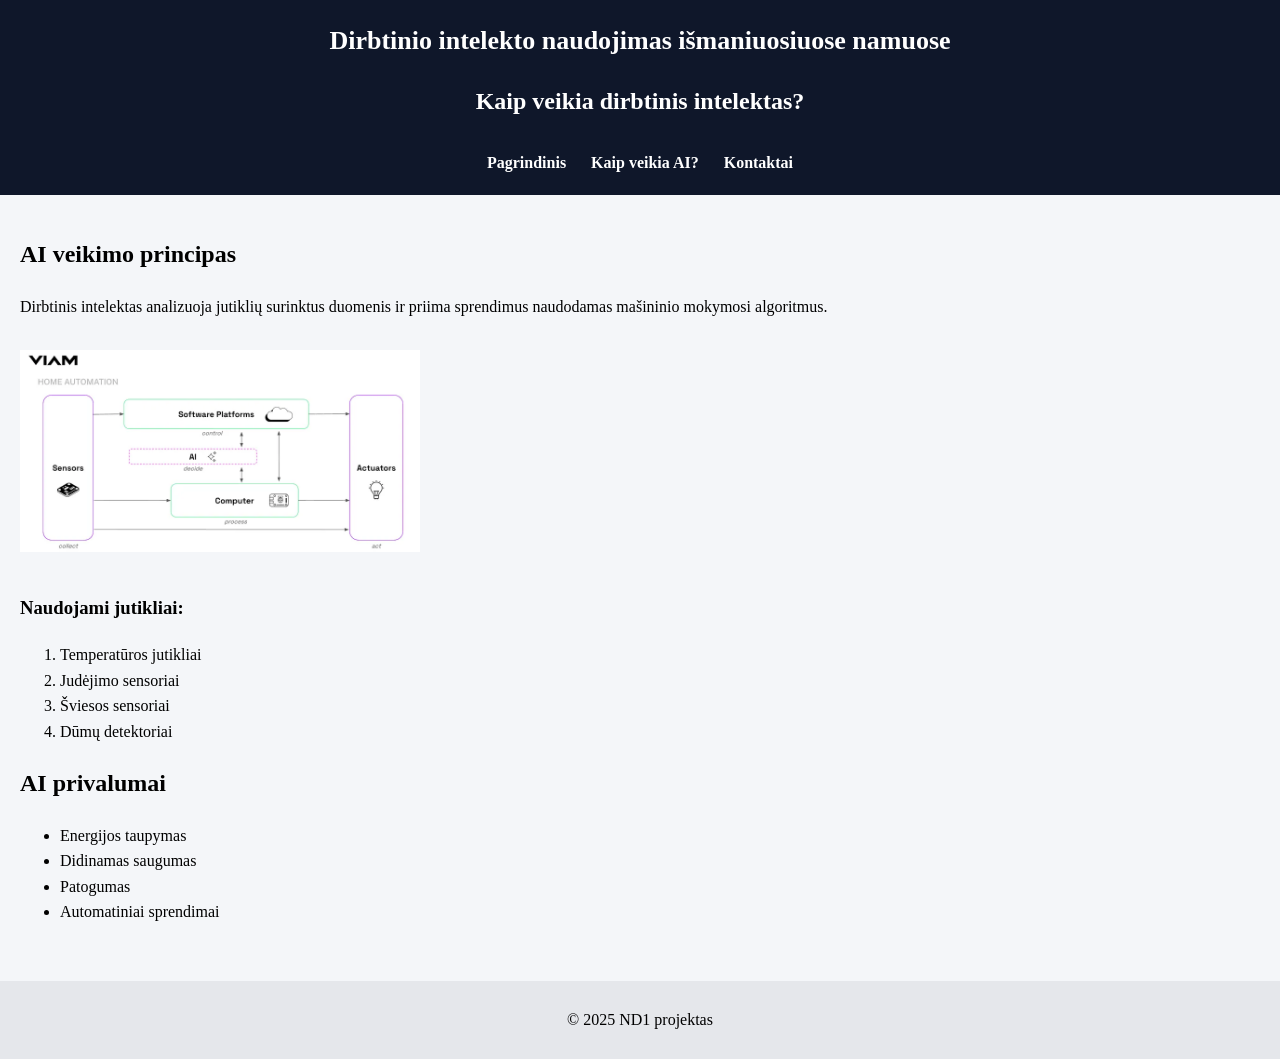
==== apie.html @ 7b3bb09f "Add files via upload" ====
<!DOCTYPE html>
<html lang="lt">
<head>
    <meta charset="UTF-8">
    <meta name="description" content="Kaip dirbtinis intelektas veikia išmaniuosiuose namuose">
    <meta name="keywords" content="AI veikimas, jutikliai, automatizacija">
    <meta name="author" content="Vardas Pavardė">
    <meta name="viewport" content="width=device-width, initial-scale=1.0">

    <title>AI išmaniuosiuose namuose | Kaip veikia AI?</title>

    <link rel="stylesheet" href="css/style.css">
</head>

<body>

<header class="site-header">
    <div class="site-title">
        <h1>Dirbtinio intelekto naudojimas išmaniuosiuose namuose</h1>
    </div>
    <h2>Kaip veikia dirbtinis intelektas?</h2>
    <nav>
        <ul class="navbar">
            <li><a href="index.html">Pagrindinis</a></li>
            <li><a href="apie.html">Kaip veikia AI?</a></li>
            <li><a href="kontaktai.html">Kontaktai</a></li>
        </ul>
    </nav>
</header>

<main>

<section>
    <h2>AI veikimo principas</h2>
    <p>
        Dirbtinis intelektas analizuoja jutiklių surinktus duomenis ir priima sprendimus 
        naudodamas mašininio mokymosi algoritmus.
    </p>

    <img src="images/diagram.jpg" alt="Dirbtinio intelekto veikimo schema išmaniuosiuose namuose" class="main-img">

    <h3>Naudojami jutikliai:</h3>
    <ol>
        <li>Temperatūros jutikliai</li>
        <li>Judėjimo sensoriai</li>
        <li>Šviesos sensoriai</li>
        <li>Dūmų detektoriai</li>
    </ol>
</section>

<section>
    <h2>AI privalumai</h2>
    <ul>
        <li>Energijos taupymas</li>
        <li>Didinamas saugumas</li>
        <li>Patogumas</li>
        <li>Automatiniai sprendimai</li>
    </ul>
</section>

</main>

<footer>
    <p>&copy; 2025 ND1 projektas</p>
</footer>

</body>
</html>
---- css/style.css ----
body {
    font-family: "Times New Roman", serif;
    margin: 0;
    background-color: #f4f6f9;
    line-height: 1.6;
}

.site-header {
    background-color: #0f172a;
    color: white;
    padding: 20px 0;
    text-align: center;
}

.site-title h1 {
    margin: 0;
    font-size: 26px;
}

.navbar {
    list-style: none;
    display: flex;
    justify-content: center;
    gap: 25px;
    padding: 10px 0 0 0;
    margin: 0;
}

.navbar a {
    color: white;
    text-decoration: none;
    font-weight: bold;
}

.navbar a:hover {
    text-decoration: underline;
}

main {
    padding: 20px;
}

.main-img {
    width: 400px;
    margin: 15px 0;
}

table {
    border-collapse: collapse;
    width: 70%;
    margin-top: 15px;
}

th, td {
    border: 1px solid black;
    padding: 8px;
    text-align: center;
}

th {
    background-color: #dbeafe;
}

form {
    display: flex;
    flex-direction: column;
    width: 300px;
}

input, select, textarea {
    margin-bottom: 10px;
    padding: 6px;
}

button {
    background-color: #1e3a8a;
    color: white;
    padding: 8px;
    border: none;
    cursor: pointer;
}

button:hover {
    background-color: #2563eb;
}

footer {
    text-align: center;
    padding: 10px;
    background-color: #e5e7eb;
    margin-top: 20px;
}
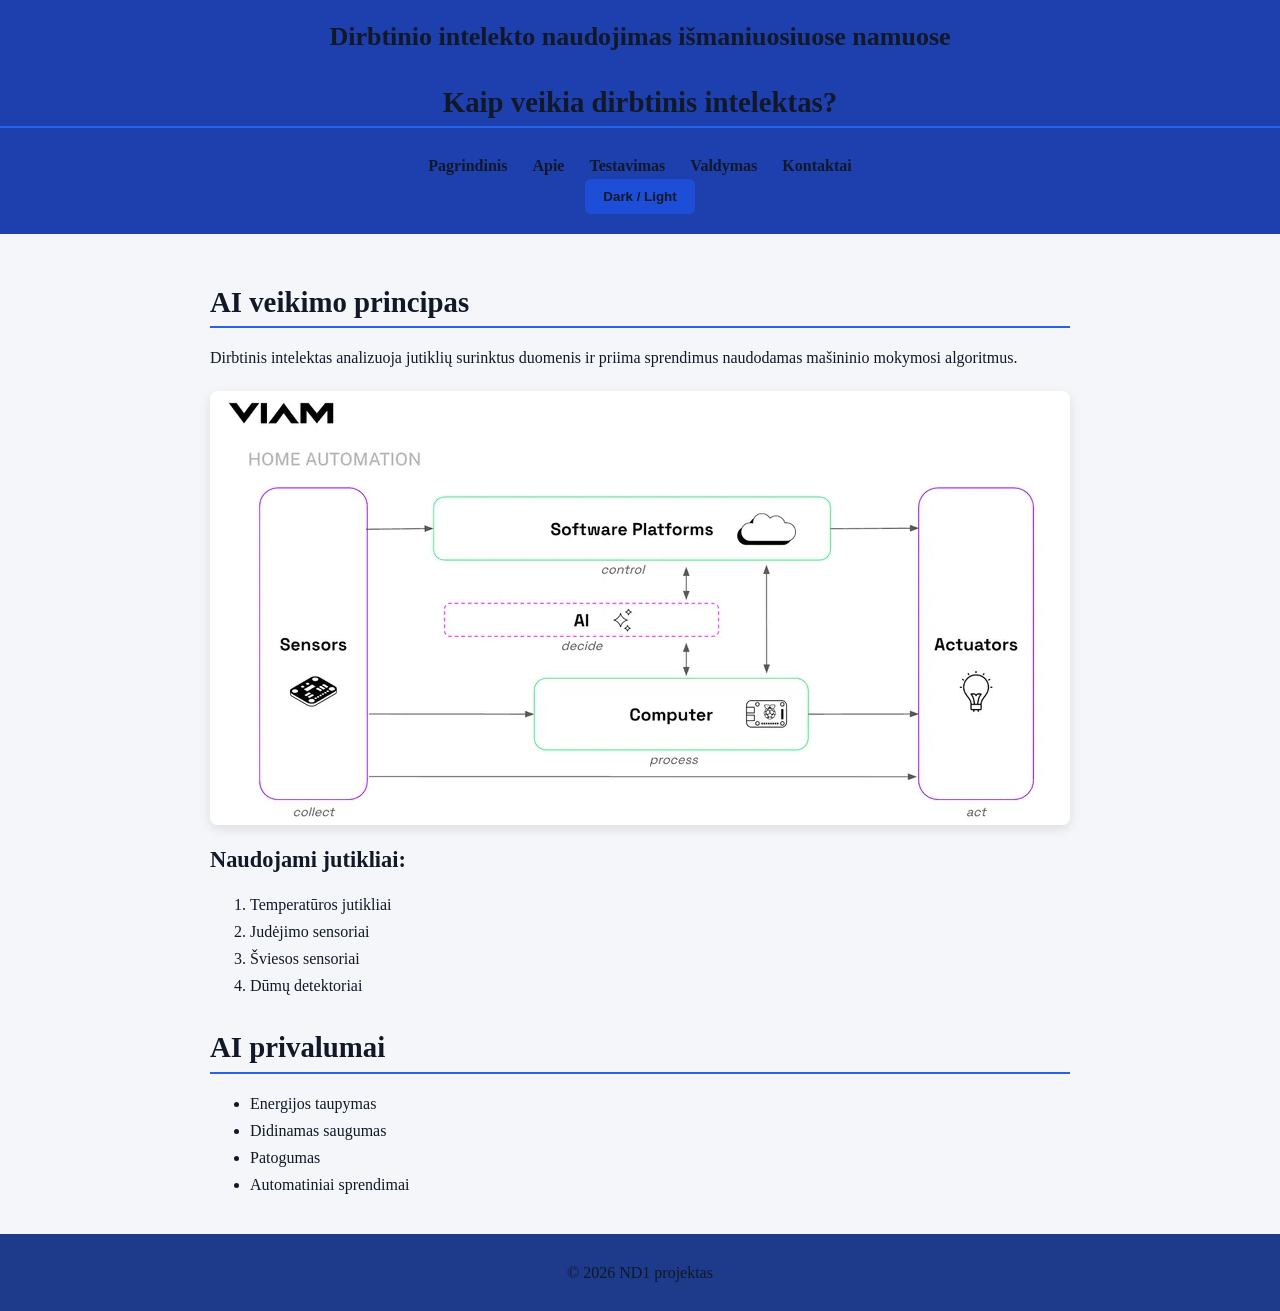
==== commit 672bff4e: "Add files via upload" ====
--- a/apie.html
+++ b/apie.html
@@ -4,28 +4,39 @@
     <meta charset="UTF-8">
     <meta name="description" content="Kaip dirbtinis intelektas veikia išmaniuosiuose namuose">
     <meta name="keywords" content="AI veikimas, jutikliai, automatizacija">
-    <meta name="author" content="Vardas Pavardė">
+    <meta name="author" content="Dominykas Juodvalkis">
     <meta name="viewport" content="width=device-width, initial-scale=1.0">
 
     <title>AI išmaniuosiuose namuose | Kaip veikia AI?</title>
 
+    <link rel="stylesheet" href="css/variables.css">
     <link rel="stylesheet" href="css/style.css">
+    <link rel="stylesheet" href="css/components.css">
+    <link rel="stylesheet" href="css/layout.css">
 </head>
 
-<body>
+<body class="with-transition">
 
 <header class="site-header">
     <div class="site-title">
         <h1>Dirbtinio intelekto naudojimas išmaniuosiuose namuose</h1>
     </div>
     <h2>Kaip veikia dirbtinis intelektas?</h2>
+
+    <!-- Navigacija -->
     <nav>
         <ul class="navbar">
             <li><a href="index.html">Pagrindinis</a></li>
-            <li><a href="apie.html">Kaip veikia AI?</a></li>
+            <li><a href="apie.html">Apie</a></li>
+            <li><a href="test.html">Testavimas</a></li>
+            <li><a href="valdymas.html">Valdymas</a></li>
             <li><a href="kontaktai.html">Kontaktai</a></li>
         </ul>
     </nav>
+    
+    <div class="theme-toggle">
+        <button onclick="toggleTheme()">Dark / Light</button>
+    </div>
 </header>
 
 <main>
@@ -61,8 +72,9 @@
 </main>
 
 <footer>
-    <p>&copy; 2025 ND1 projektas</p>
+    <p>&copy; 2026 ND1 projektas</p>
 </footer>
 
+<script src="js/script.js"></script>
 </body>
 </html>
--- a/css/variables.css
+++ b/css/variables.css
@@ -0,0 +1,30 @@
+/* ===========================
+   CSS KINTAMIEJI (variables)
+   =========================== */
+
+:root {
+    --main-bg: #f4f6f9;
+    --main-color: #111827;
+    --primary: #1d4ed8;
+    --secondary: #2563eb;
+    --card-bg: #ffffff;
+    --header-bg: #1e40af;
+    --footer-bg: #1e3a8a;
+    
+    --font-family: "Times New Roman", serif;
+    --transition: 0.3s;
+}
+
+/* Dark tema */
+.dark-mode {
+    --main-bg: #0f172a;
+    --main-color: #f4f6f9;
+    --primary: #1d4ed8;
+    --secondary: #3b82f6;
+    --card-bg: #1e293b;
+    --header-bg: #1e293b;
+    --footer-bg: #1e293b;
+
+    --font-family: "Times New Roman", serif;
+    --transition: 0.3s;
+}
--- a/css/style.css
+++ b/css/style.css
@@ -1,18 +1,32 @@
+/* ===========================
+   BENDRI STILIAI
+   =========================== */
+
 body {
-    font-family: "Times New Roman", serif;
+    font-family: var(--font-family);
+    background-color: var(--main-bg);
+    color: var(--main-color);
+    min-height: 100vh;
+    display: flex;
+    flex-direction: column;
+    line-height: 1.6;
     margin: 0;
-    background-color: #f4f6f9;
-    line-height: 1.6;
+}
+
+body.with-transition {
+    transition: background-color var(--transition), color var(--transition);
 }
 
 .site-header {
-    background-color: #0f172a;
-    color: white;
+    background-color: var(--header-bg);
+    color: var(--main-color);
     padding: 20px 0;
     text-align: center;
+    position: relative;
+    transition: background-color var(--transition), color var(--transition);
 }
 
-.site-title h1 {
+.site-header h1 {
     margin: 0;
     font-size: 26px;
 }
@@ -27,7 +41,7 @@
 }
 
 .navbar a {
-    color: white;
+    color: var(--main-color);
     text-decoration: none;
     font-weight: bold;
 }
@@ -37,56 +51,21 @@
 }
 
 main {
-    padding: 20px;
-}
-
-.main-img {
-    width: 400px;
-    margin: 15px 0;
-}
-
-table {
-    border-collapse: collapse;
-    width: 70%;
-    margin-top: 15px;
-}
-
-th, td {
-    border: 1px solid black;
-    padding: 8px;
-    text-align: center;
-}
-
-th {
-    background-color: #dbeafe;
-}
-
-form {
-    display: flex;
-    flex-direction: column;
-    width: 300px;
-}
-
-input, select, textarea {
-    margin-bottom: 10px;
-    padding: 6px;
-}
-
-button {
-    background-color: #1e3a8a;
-    color: white;
-    padding: 8px;
-    border: none;
-    cursor: pointer;
-}
-
-button:hover {
-    background-color: #2563eb;
+    flex: 1;
+    margin: 20px;
+    max-width: 900px;
+    margin: 20px auto;
+    padding: 0 15px;
+    line-height: 1.7;
 }
 
 footer {
+    padding: 10px;
+    background-color: var(--footer-bg);
+    color: var(--main-color);
+    transition: background-color var(--transition), color var(--transition);
+}
+
+footer p{
     text-align: center;
-    padding: 10px;
-    background-color: #e5e7eb;
-    margin-top: 20px;
 }
--- a/css/components.css
+++ b/css/components.css
@@ -0,0 +1,138 @@
+/* ===========================
+   MYGTUKAI
+   =========================== */
+button {
+    background-color: var(--primary);
+    color: var(--main-color);
+    border: none;
+    padding: 10px 18px;
+    cursor: pointer;
+    border-radius: 6px;
+    font-weight: bold;
+    transition: background-color var(--transition), transform var(--transition), box-shadow var(--transition);
+}
+
+button:hover {
+    background-color: var(--secondary);
+    transform: translateY(-2px);
+    box-shadow: 0 4px 12px rgba(0,0,0,0.15);
+}
+
+/* ===========================
+   KORTELĖS / BOX
+   =========================== */
+.card, .box {
+    background-color: var(--card-bg);
+    color: var(--main-color);
+    padding: 18px;
+    border-radius: 12px;
+    text-align: left;
+    box-shadow: 0 4px 15px rgba(0,0,0,0.1);
+    transition: transform var(--transition), box-shadow var(--transition);
+}
+
+.card:hover, .box:hover {
+    transform: translateY(-4px);
+    box-shadow: 0 6px 20px rgba(0,0,0,0.15);
+}
+
+/* ===========================
+   FORMOS
+   =========================== */
+form {
+    display: flex;
+    flex-direction: column;
+    width: 300px;
+}
+
+input, select, textarea {
+    margin-bottom: 10px;
+    padding: 8px;
+    border-radius: 5px;
+    border: 1px solid #ccc;
+}
+
+textarea {
+    resize: vertical;
+}
+
+/* ===========================
+   LENTELĖS
+   =========================== */
+table {
+    width: 100%;
+    max-width: 700px;
+    margin: 20px auto;
+    border-collapse: collapse;
+    box-shadow: 0 4px 10px rgba(0,0,0,0.05);
+}
+
+th, td {
+    border: 1px solid #ccc;
+    padding: 10px 12px;
+    text-align: center;
+}
+
+th {
+    background-color: var(--secondary);
+    color: white;
+    font-weight: bold;
+}
+
+/* ===========================
+   Antrštės
+   =========================== */
+h1, h2, h3 {
+    color: var(--main-color);
+    margin-bottom: 15px;
+    line-height: 1.3;
+}
+
+h1 {
+    font-size: 2.2rem;
+    text-align: center;
+}
+
+h2 {
+    font-size: 1.8rem;
+    border-bottom: 2px solid var(--secondary);
+    padding-bottom: 5px;
+    margin-top: 30px;
+}
+
+h3 {
+    font-size: 1.4rem;
+    margin-top: 20px;
+}
+
+/* ===========================
+   Tekstas
+   =========================== */
+p {
+    margin-bottom: 15px;
+    text-align: justify;
+    text-justify: inter-word;
+    color: var(--main-color);
+}
+
+/* ===========================
+   Paveikslėliai
+   =========================== */
+img.main-img {
+    display: block;
+    margin: 20px auto;
+    max-width: 100%;
+    border-radius: 8px;
+    box-shadow: 0 4px 12px rgba(0,0,0,0.1);
+}
+
+/* ===========================
+   Vaizdai
+   =========================== */
+iframe {
+    display: block;
+    margin: 20px auto;
+    max-width: 100%;
+    border-radius: 8px;
+    box-shadow: 0 4px 12px rgba(0,0,0,0.1);
+}
--- a/css/layout.css
+++ b/css/layout.css
@@ -0,0 +1,40 @@
+/* ===========================
+   GRID (test.html)
+   =========================== */
+.grid-container {
+    display: grid;
+    grid-template-columns: repeat(3, 1fr);
+    gap: 20px;
+    padding: 20px;
+}
+
+/* FLEX (valdymas.html) */
+.flex-container {
+    display: flex;
+    justify-content: space-around;
+    gap: 20px;
+    padding: 20px;
+}
+
+/* RESPONSIVE DESIGN */
+
+/* Tablet */
+@media (max-width: 768px) {
+    .grid-container {
+        grid-template-columns: repeat(2, 1fr);
+    }
+    .flex-container {
+        flex-direction: column;
+        align-items: center;
+    }
+}
+
+/* Mobile */
+@media (max-width: 480px) {
+    .grid-container {
+        grid-template-columns: 1fr;
+    }
+    .box {
+        width: 100%;
+    }
+}
